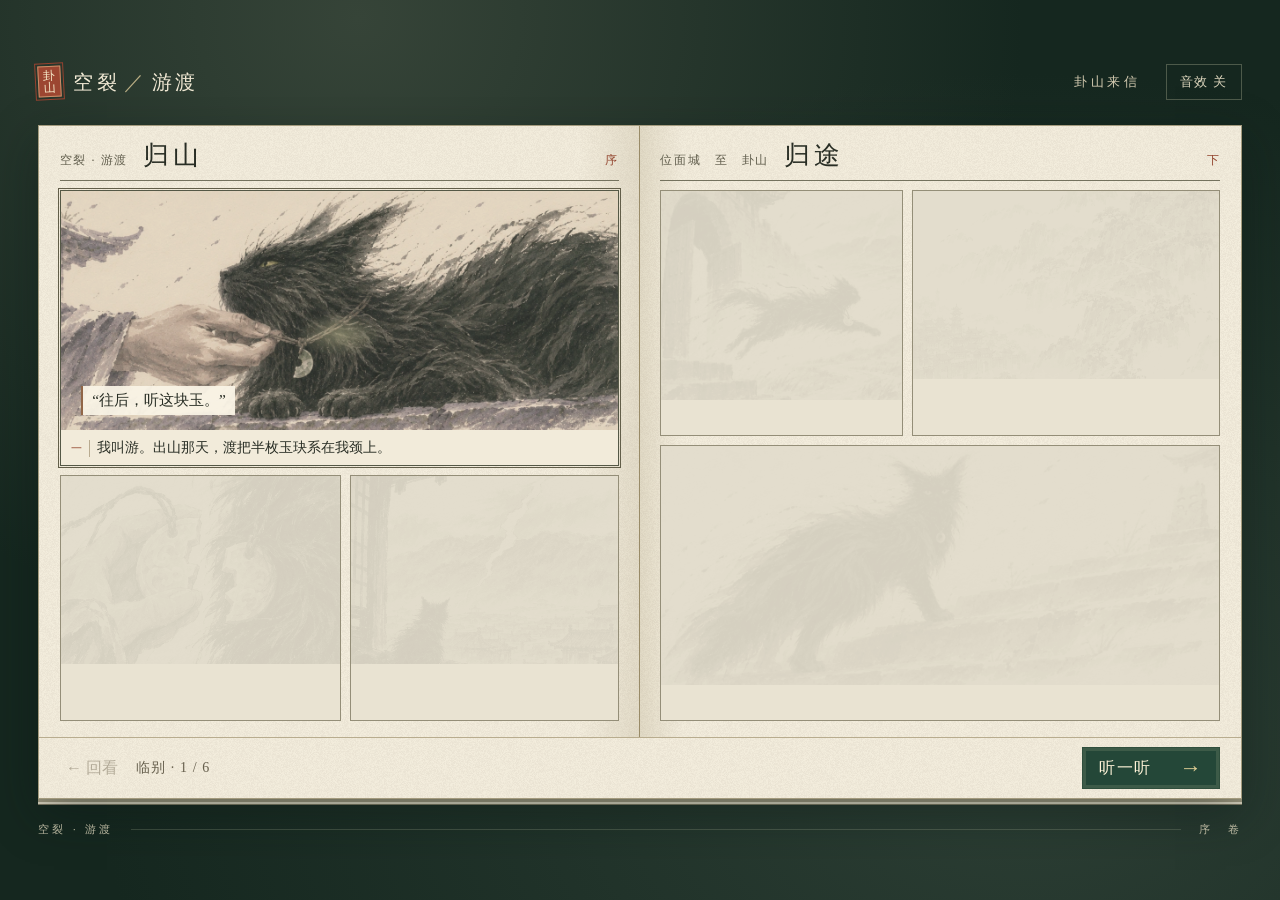
==== index.html @ c04277cc "Publish the illustrated prologue and playable mountain temple chapter" ====
<!doctype html>
<html lang="zh-CN">
<head>
  <meta charset="UTF-8" />
  <meta name="viewport" content="width=device-width, initial-scale=1, viewport-fit=cover" />
  <meta name="theme-color" content="#192b25" />
  <link rel="icon" href="data:image/svg+xml,%3Csvg xmlns='http://www.w3.org/2000/svg' viewBox='0 0 40 40'%3E%3Crect width='40' height='40' rx='3' fill='%232f4539'/%3E%3Cpath d='M29 10a14 14 0 1 0 3 17l-6-3a7 7 0 1 1-2-9z' fill='%23dac795'/%3E%3C/svg%3E" />
  <title>空裂：游渡 · 卦山来信</title>
  <script type="module" crossorigin src="./assets/artReboot-BRj3wcyL.js"></script>
  <link rel="modulepreload" crossorigin href="./assets/modulepreload-polyfill-B5Qt9EMX.js">
  <link rel="stylesheet" crossorigin href="./assets/artReboot-C6Vm8jkW.css">
</head>
<body><main id="game"></main></body>
</html>
---- assets/artReboot-C6Vm8jkW.css ----
:root{font-family:Songti SC,STSong,"Noto Serif CJK SC",serif;color:#242b22;background:#162720;--ivory: #f1e9d4;--gold: #c6ac71;--ink: #18372e;--rust: #99472e;font-synthesis:none}*{box-sizing:border-box}body{margin:0;min-height:100svh;background:radial-gradient(ellipse at 28% 2%,#364438 0,transparent 51%),radial-gradient(ellipse at 80% 84%,#2c3e34,transparent 64%),#15271f}button{font:inherit;cursor:pointer}button:focus-visible{outline:3px solid #efaa48;outline-offset:4px}button{touch-action:manipulation}.shell{max-width:1600px;width:94%;margin:auto;min-height:100svh;display:flex;flex-direction:column;justify-content:center;padding:0 0 2px}header,footer{color:var(--ivory);display:flex;align-items:center;justify-content:space-between}header{height:clamp(62px,9.6svh,90px);flex:none}.brand,.tools{display:flex;align-items:center}.brand{gap:12px}.brand strong{font-size:clamp(18px,1.6vw,25px);font-weight:600;letter-spacing:.17em}.brand strong span{font-weight:400;color:#bbaf85;margin:0 4px}.seal{display:inline-flex;align-items:center;justify-content:center;width:23px;height:31px;text-align:center;background:#9c4631;border:1px solid #c88f6a;outline:1px solid #95422f;outline-offset:2px;color:#f6e9c9;line-height:1;font-size:12px;transform:rotate(-3deg)}.tools{gap:25px}.edition{letter-spacing:.28em;font-size:13px;color:#d2c9af}.tools button,.hint{border:1px solid #8d957a77;background:transparent;color:#ddd6bd;min-height:36px;padding:5px 13px;font-size:13px;letter-spacing:.1em}.tools button:hover,.hint:hover{background:#a6a98d22}footer{height:clamp(36px,7svh,60px);color:#b9b69f;font-size:11px;letter-spacing:.28em}footer:before{content:"";order:1;height:1px;flex:1;background:#adb59a38;margin:0 18px}footer span:last-child{order:2}.book,.vista,.play-layout{position:relative;border:1px solid #a6a38488;box-shadow:0 18px 55px #09140f66}.book{display:grid;grid-template-columns:1.83fr 1fr;min-height:460px;height:min(78svh,760px);background:#d6caae}.image-box,.vista,.scene,.inset{position:relative;overflow:hidden;isolation:isolate}.plate{position:absolute;inset:0;width:100%;height:100%;-o-object-fit:cover;object-fit:cover;-webkit-user-select:none;-moz-user-select:none;user-select:none;pointer-events:none}.art-rub,.shade{position:absolute;inset:0;pointer-events:none}.art-rub{background:linear-gradient(0deg,#071a1666,transparent 27%),linear-gradient(90deg,#12241a11,transparent 70%,#281f171f)}.scene-label{position:absolute;left:24px;top:24px;color:#fff3ce;background:#1a2c25e6;padding:9px 14px;letter-spacing:.16em;font-size:13px;border-left:2px solid #d5b77a;z-index:4;pointer-events:none}.spoken{position:absolute;bottom:9%;left:7%;padding:10px 17px;background:#f2ead9ef;border-left:3px solid var(--rust);color:#252f24;font-size:clamp(17px,2vw,29px);letter-spacing:.08em;box-shadow:3px 3px #26372c66;animation:ink-in .7s ease-out}.paper,.guidance{background-color:var(--ivory);background-image:url(./grain-DhGiIOs_.png),linear-gradient(97deg,#b7a7824d,transparent 6%,#fff6e080 60%,#d5c6a642)}.paper{position:relative;display:flex;align-items:flex-start;flex-direction:column;justify-content:center;padding:clamp(28px,4.1vw,70px);border-left:4px double #897f63}.eyebrow,.folio,.pagination,footer,.scene-label,.end-mark,.speaker,.progress,.edition,.tools button,.hint{font-family:PingFang SC,Heiti SC,sans-serif}.eyebrow{display:flex;align-items:center;gap:9px;font-size:12px;letter-spacing:.21em;color:var(--rust);font-weight:600}.eyebrow i{background:currentColor;width:20px;height:1px}.folio{font-size:12px;letter-spacing:.26em;color:#69694f;margin:clamp(25px,5svh,57px) 0 10px}.paper h1,.vista h1{font-size:clamp(38px,4.6vw,84px);font-weight:700;line-height:1.17;letter-spacing:.025em;margin:0}.red-rule{width:37px;height:3px;background:#a45237;margin-top:22px}.paper p,.vista p{font-size:clamp(17px,1.45vw,23px);line-height:1.95;letter-spacing:.04em;max-width:21em;margin:23px 0 30px;text-wrap:pretty}.primary{border:1px solid #304f3d;color:#fff4d9;background:#244738;min-height:47px;padding:11px 20px;display:inline-flex;align-items:center;justify-content:space-between;gap:28px;font-size:16px;letter-spacing:.09em;box-shadow:inset 0 0 0 3px #c3c2a028;transition:background .2s,transform .2s}.primary:hover{background:#355a45;transform:translateY(-1px)}.primary span{font:22px Georgia,serif;color:#dfce95}.pagination{display:flex;gap:5px;align-items:center;position:absolute;left:clamp(28px,4.1vw,70px);bottom:23px}.pagination b{width:17px;height:2px;background:#a89e83}.pagination b.read{background:#8c452f}.pagination small{font:11px Georgia,serif;letter-spacing:.1em;margin-left:7px;color:#71684f}.insets{display:flex;position:absolute;right:3%;bottom:4%;gap:7px;pointer-events:none}.inset{margin:0;width:clamp(65px,8vw,120px);aspect-ratio:1.5;box-shadow:0 2px 7px #14251b77;border:3px solid #dcd1b5;transform:rotate(-3deg)}.inset+.inset{transform:rotate(2deg)}.inset figcaption{position:absolute;bottom:0;left:0;background:#e6dcc3;font-size:11px;padding:1px 4px}.reveal{animation:ink-in .55s ease-out,breathe 18s ease-in-out infinite alternate}@keyframes ink-in{0%{opacity:.15}to{opacity:1}}@keyframes breathe{0%{transform:scale(1)}to{transform:scale(1.045) translate(-.6%)}}.vista{height:min(78svh,760px);min-height:445px;display:flex;align-items:flex-end;color:#fff4d4}.vista .plate{-o-object-position:60% 55%;object-position:60% 55%;animation:breathe 22s ease-in-out infinite alternate}.shade{background:linear-gradient(90deg,#101f1bf5,#11241bc7 24%,#13241c22 65%),linear-gradient(0deg,#11251ba8,transparent 45%)}.vista-copy{position:relative;padding:clamp(26px,5.7vw,90px);max-width:70%}.vista .eyebrow{color:#dac288;margin-bottom:25px}.vista .primary{background:#e3d5ac;border-color:#bcaa77;color:#253b2c}.vista .primary span{color:#4a5c3f}.vista h1{font-size:clamp(47px,6.5vw,110px)}.end-scene h1{font-size:clamp(35px,4.6vw,76px)}.end-mark{font-size:13px;letter-spacing:.17em;color:#ddc794;margin-bottom:18px}.play-layout{overflow:hidden}.scene{height:clamp(330px,61svh,650px);background:#45554b}.outer>.plate{filter:saturate(.23);-o-object-position:center 54%;object-position:center 54%}.altar{position:absolute;left:65%;top:52%;transform:translate(-50%,-50%);background:#14291fea;border:1px solid #dbc68a;color:#fff0c7;display:flex;align-items:center;gap:8px;padding:8px 12px;min-height:46px;white-space:nowrap;font-size:17px}.halo{font-size:24px;color:#edd890;animation:glow 2s ease-in-out infinite alternate}@keyframes glow{to{text-shadow:0 0 12px #f4dc85}}.guidance{display:flex;gap:20px;align-items:center;padding:clamp(15px,2vw,30px) clamp(18px,3.6vw,60px);min-height:114px;border-top:4px double #8c8368}.speaker{color:#863f2a;font-size:17px;border:1px solid #a8825d;padding:8px;flex:none}.guidance h2{margin:0 0 5px;font-size:clamp(19px,1.85vw,27px)}.guidance p{margin:0;font-size:clamp(15px,1.15vw,19px);line-height:1.75;max-width:60em}.guide-text{flex:1}.hint{color:#344a35;border-color:#a09c80;white-space:nowrap;min-height:43px}.inner{--fx: 22%;--fy: 44%;--radius: 90px;--recovery: 0;touch-action:none;-moz-user-select:none;user-select:none;-webkit-user-select:none;cursor:crosshair}.inner>.plate{filter:saturate(calc(.7 + var(--recovery)*.4)) brightness(.79)}.inner .scene-label,.progress{z-index:5}.progress{position:absolute;right:20px;top:24px;background:#162b23ee;border:1px solid #ad9a68;color:#ecdbad;padding:7px 12px;letter-spacing:.1em;font-size:14px;pointer-events:none}.progress strong{padding-left:5px}.glyphs,.fog,.lens,.wisp{position:absolute;inset:0}.glyph{position:absolute;transform:translate(-50%,-50%) rotate(-6deg);width:clamp(43px,5.2vw,72px);height:clamp(43px,5.2vw,72px);padding:0;border:0;background:radial-gradient(ellipse,#e1d3aab8,transparent 72%);border-radius:50%;color:#282e23;text-shadow:0 0 4px #ece0bc;font-size:clamp(29px,3.3vw,54px);font-weight:700;line-height:1;cursor:inherit}.glyph:nth-child(3n){transform:translate(-50%,-50%) rotate(8deg)}.glyph.lit{color:#20271a;text-shadow:0 0 3px #ffefbe,0 0 12px #ffefbe;background:radial-gradient(ellipse,#ecdeb9de 26%,transparent 74%)}.glyph.taken{opacity:0;transition:opacity .55s;pointer-events:none}.fog{pointer-events:none;background:radial-gradient(circle at var(--fx) var(--fy),transparent 0 calc(var(--radius)*.67),#273d3b18 var(--radius),#1d393c95 calc(var(--radius)*1.4),#1b3438aa);-webkit-backdrop-filter:blur(2.5px);backdrop-filter:blur(2.5px);-webkit-mask-image:radial-gradient(circle at var(--fx) var(--fy),transparent 0 calc(var(--radius)*.74),black calc(var(--radius)*1.35));mask-image:radial-gradient(circle at var(--fx) var(--fy),transparent 0 calc(var(--radius)*.74),black calc(var(--radius)*1.35))}.lens{pointer-events:none;background:radial-gradient(circle at var(--fx) var(--fy),#f9d99419 0 calc(var(--radius)*.75),#ffdf882b calc(var(--radius)*.96),transparent calc(var(--radius)*1.08))}.wisp{pointer-events:none;opacity:0;background:repeating-radial-gradient(ellipse at 87% 65%,transparent 0 25px,#a4c4b31f 27px,transparent 31px);transition:opacity .7s}.fen .wisp{opacity:1;animation:mirage 2s ease-in-out infinite alternate}@keyframes mirage{to{transform:scale(1.12) skew(-3deg)}}#echo{position:absolute;left:50%;bottom:4%;transform:translate(-50%);pointer-events:none;color:#fef2c8;background:#192d24d9;padding:6px 12px;white-space:nowrap;font-size:19px;letter-spacing:.12em}#echo:empty{display:none}.complete .fog,.complete .lens{opacity:.15;transition:.7s}@media(min-width:1600px){.shell{width:89%}}@media(max-width:780px){.shell{width:94%}.book{grid-template-columns:1.18fr 1fr}.paper{padding:26px}.paper h1{font-size:42px}.paper p{line-height:1.8}.edition{display:none}.tools{gap:10px}.pagination{left:26px}.guidance{gap:12px}.scene-label{top:15px;left:14px}.progress{right:14px;top:15px}.insets{bottom:2%}.spoken{bottom:18%}}@media(max-width:600px){.shell{width:100%;justify-content:flex-start;padding:0 12px}header{height:58px;padding:0 4px}.brand strong{font-size:18px}.seal{width:18px;height:24px;font-size:10px}.book{display:flex;flex-direction:column;height:auto;min-height:0}.comic-art{height:clamp(190px,40svh,365px);flex:none}.paper{padding:20px 23px 18px;border-left:0;border-top:3px double #8c836e;min-height:0}.eyebrow{font-size:11px}.folio{position:absolute;top:21px;right:22px;margin:0;font-size:10px}.paper h1{font-size:35px;margin-top:11px}.red-rule{display:none}.paper p{font-size:16px;line-height:1.72;margin:12px 0 16px;max-width:100%}.primary{font-size:15px;min-height:43px;padding:8px 16px;gap:19px}.pagination{left:auto;right:17px;bottom:32px}.pagination b{width:10px}.pagination small{display:none}.scene-label{font-size:10px;left:12px;top:12px;padding:7px 9px}.spoken{font-size:17px;left:5%;bottom:7%;padding:6px 9px}.inset{width:49px;border-width:2px}.insets{bottom:5%;right:4%}footer{height:34px;font-size:9px}.vista{height:calc(100svh - 98px);min-height:480px}.vista .plate{-o-object-position:60% center;object-position:60% center}.shade{background:linear-gradient(0deg,#13261bf5 5%,#152b20ce 28%,#16302733 70%)}.vista-copy{padding:24px;max-width:100%;width:100%}.vista h1{font-size:51px}.vista .eyebrow{margin-bottom:16px}.vista p{font-size:17px;margin:14px 0 20px}.end-scene h1{font-size:34px}.scene{height:clamp(300px,53svh,530px)}.guidance{display:grid;grid-template-columns:30px 1fr;gap:6px 11px;align-items:start;padding:15px 15px 17px}.guidance h2{font-size:20px;line-height:1.4}.guidance p{font-size:15px;line-height:1.62}.speaker{font-size:14px;padding:6px 3px;text-align:center;margin-top:2px}.guidance>.hint,.guidance>.primary{grid-column:2;justify-self:start;margin-top:3px}.hint{min-height:38px}.progress{font-size:11px;top:12px;right:12px;padding:6px 9px}.glyph{width:45px;height:45px;font-size:32px}.altar{font-size:15px}#echo{font-size:16px}}@media(prefers-reduced-motion:reduce){*,*:before,*:after{animation-duration:.01ms!important;animation-iteration-count:1!important;transition-duration:.01ms!important}}.weather{position:absolute;pointer-events:none;inset:0;mix-blend-mode:screen}.weather-0{opacity:.5;background:repeating-linear-gradient(109deg,transparent 0 62px,#c9d9bb26 63px,transparent 64px 107px);-webkit-mask-image:linear-gradient(90deg,#000,transparent 50%);mask-image:linear-gradient(90deg,#000,transparent 50%);animation:rain 2s linear infinite}@keyframes rain{to{background-position:-72px 215px}}.weather-1{background:radial-gradient(ellipse at 35% 60%,#e0dfc559,transparent 45%);animation:fog-drift 8s ease-in-out infinite alternate}@keyframes fog-drift{to{transform:translate(9%);opacity:.35}}.weather-2{background:radial-gradient(ellipse at 62% 68%,#fee89840 1%,transparent 17%);animation:lamp-flare 1.2s steps(5) infinite alternate}@keyframes lamp-flare{to{opacity:.18}}.wisp i{position:absolute;width:13px;height:26px;background:radial-gradient(ellipse at 50% 70%,#fff7ae 12%,#cfac4d 32%,transparent 70%);border-radius:80% 10% 55% 50%;filter:drop-shadow(0 0 8px #e3c67a);transform:rotate(12deg)}.wisp i:nth-child(1){top:20%;left:26%}.wisp i:nth-child(2){top:58%;left:65%}.wisp i:nth-child(3){top:68%;left:43%}.wisp i:nth-child(4){top:46%;left:12%}.wisp i:nth-child(5){top:75%;left:82%}.idol-speaker{align-self:stretch;min-width:68px;display:grid;place-items:center;position:relative}.idol-print{width:66px;height:52px;background-image:url(../assets/art-reboot/idol.webp);background-size:cover;mix-blend-mode:multiply;filter:grayscale(1) contrast(1.3);-webkit-mask-image:radial-gradient(ellipse,#000 40%,transparent 76%);mask-image:radial-gradient(ellipse,#000 40%,transparent 76%)}.idol-speaker .speaker{border:0;padding:0;font-size:13px}.guidance .primary{flex-shrink:0}.play-layout:has(.inner.complete) .guidance{background-color:#eae7ca}.outer .plate{animation:altar-approach 12s ease-out both}@keyframes altar-approach{0%{transform:scale(1.035)}to{transform:scale(1)}}@media(max-width:600px){.idol-speaker{min-width:30px;align-self:start}.idol-print{width:38px;height:34px}.idol-speaker .speaker{font-size:12px}.end-mark{margin:10px 0 16px}}@media(min-width:900px){.play-layout{display:grid;grid-template-columns:minmax(0,1.83fr) minmax(0,1fr);min-height:460px;height:min(78svh,760px)}.play-layout>.scene{height:100%}.play-layout .guidance{flex-direction:column;align-items:flex-start;justify-content:center;padding:clamp(25px,3.8vw,62px);border-top:0;border-left:4px double #897f63}.guidance h2{font-size:clamp(24px,2.45vw,40px);line-height:1.4}.guidance p{font-size:clamp(16px,1.3vw,22px);line-height:1.85;margin-top:13px}.guide-text{flex:0}.idol-speaker{align-self:flex-start;display:flex;gap:7px;align-items:center}.idol-print{width:57px;height:57px}.altar{left:71%;top:47%}}.shot-1 .paint,.title-scene .plate{filter:saturate(.16)}.end-scene .plate{animation:restore-color 2.8s ease-out both}@keyframes restore-color{0%{filter:grayscale(1) brightness(.78)}to{filter:saturate(1.06) brightness(1.04)}}@media(prefers-reduced-motion:reduce){.end-scene .plate{animation:none}}.story-touch{position:absolute;z-index:3;width:46px;height:46px;transform:translate(-50%,-50%);border:0;background:none;border-radius:50%;cursor:pointer}.story-touch:before,.story-touch:after{content:"";position:absolute;inset:5px;border:1px solid #f6d89fb0;border-radius:50%;animation:signal 3s ease-out infinite}.story-touch:after{animation-delay:.9s}@keyframes signal{0%{opacity:0;transform:scale(.4)}25%{opacity:.9}90%,to{opacity:0;transform:scale(1.5)}}.flying-ink{position:fixed;z-index:9;pointer-events:none;color:#fbdfa2;font-size:36px;text-shadow:0 0 6px #654825}.shot-0 .weather,.shot-2 .weather{display:none}.art-rub{background:linear-gradient(0deg,#4a473718,transparent 24%)}.comic-art,.outer,.guide-plate{background:#eee9db}.outer>.plate,.guide-plate>.plate{-o-object-position:center;object-position:center;animation:ink-in .65s ease-out}.art-point{position:absolute;width:52px;height:52px;transform:translate(-50%,-50%);border:0;background:transparent;border-radius:50%}.art-point i,.art-point:after{content:"";position:absolute;inset:8px;border:2px solid #927238;border-radius:50%;box-shadow:0 0 0 2px #fff7ce9c;animation:signal 2.6s ease-out infinite}.art-point:after{animation-delay:1.25s}.inner>.fen-plate{opacity:0;transition:opacity .55s steps(5,end)}.inner.fen>.fen-plate{opacity:1}.inner>.plate{filter:saturate(calc(.85 + var(--recovery)*.2)) brightness(.97)}.inner .fog{background:radial-gradient(circle at var(--fx) var(--fy),transparent var(--radius),#38545b35 calc(var(--radius)*1.4),#3c545a59)}.inner.fen .fog{-webkit-backdrop-filter:blur(1.4px);backdrop-filter:blur(1.4px)}.idol-print{background-image:url(../assets/art-reboot/voice-detail.webp);filter:none}.shot-1 .paint,.title-scene .plate{filter:grayscale(.96)}@media(min-width:601px){.vista .plate{-o-object-fit:contain;object-fit:contain;-o-object-position:right center;object-position:right center;background:#f4f0e8}.vista .shade{background:linear-gradient(90deg,#192e25 0%,#1b3028f7 22%,#1c3129c7 37%,transparent 68%)}}@media(prefers-reduced-motion:reduce){.art-point i,.art-point:after{animation:none}}.comic-folio{--paper: #f3eddd;--rubric: #93462f;--lead: #373a2d;background:var(--paper) url(./grain-DhGiIOs_.png);border:1px solid #a39a7d;box-shadow:0 16px 45px #0a171366,0 3px #a39c83,0 5px #e3dcc7,0 6px #827d68;color:#282d24}.folio-pages{position:relative;display:grid;grid-template-columns:repeat(2,minmax(0,1fr))}.folio-leaf{min-width:0;padding:12px clamp(12px,1.6vw,30px) 16px}.leaf-0{background:linear-gradient(90deg,transparent 90%,#8b7e5b27 100%);border-right:1px solid #998b68}.leaf-3{background:linear-gradient(90deg,#81734727 0%,transparent 7%)}.folio-head{display:flex;align-items:baseline;gap:15px;padding-bottom:7px;border-bottom:1px solid #74725e;margin:0 0 9px}.folio-head b{font-size:clamp(20px,2vw,30px);letter-spacing:.16em}.folio-head span{font-size:12px;letter-spacing:.13em;color:#615e4d}.folio-head span:last-child{margin-left:auto;color:var(--rubric)}.folio-cells{height:clamp(400px,59svh,660px);display:grid;grid-template-columns:1.05fr 1fr;gap:9px;grid-template-rows:1.12fr 1fr}.ink-panel{position:relative;padding:0;margin:0;min-height:0;min-width:0;overflow:hidden;display:grid;grid-template-rows:minmax(0,1fr) auto;border:1px solid #948e78;background:#e9e3d2}.ink-panel figcaption{padding:7px 10px;display:flex;align-items:baseline;gap:7px;background:#f7f0dfa6;font-size:clamp(14px,1.12vw,19px);line-height:1.48;opacity:0}.panel-number{flex:none;font-size:.8em;color:var(--rubric);border-right:1px solid #b9ab90;padding-right:7px}.cut-0,.cut-5{grid-column:1 / -1}.leaf-3 .folio-cells{grid-template-columns:.88fr 1.12fr;grid-template-rows:1fr 1.12fr}.panel-window{position:relative;min-height:0;overflow:hidden}.panel-window img{width:100%;height:100%;-o-object-fit:cover;object-fit:cover;display:block;opacity:.13;filter:grayscale(1) contrast(.66);mix-blend-mode:multiply}.cut-0 img{-o-object-position:50% 43%;object-position:50% 43%}.cut-1 img{-o-object-position:48% 54%;object-position:48% 54%}.cut-2 img{-o-object-position:47% 52%;object-position:47% 52%}.cut-5 img{-o-object-position:50% 42%;object-position:50% 42%}.ink-panel.opened{border-color:#555846}.ink-panel.opened figcaption,.ink-panel.opened img{opacity:1}.ink-panel.opened img{filter:none;animation:print-ink .52s ease-out}.ink-panel.opened.cut-2 img{filter:saturate(.22)}.ink-panel.reading{outline:1px solid #625e49;outline-offset:1px}@keyframes print-ink{0%{opacity:.15;clip-path:polygon(0 0,8% 0,0 100%,0 100%)}to{opacity:1;clip-path:polygon(0 0,128% 0,100% 100%,0 100%)}}.voice-slip{position:absolute;bottom:6%;left:4%;font-size:clamp(13px,1.2vw,20px);padding:4px 9px;background:#faf5e7ed;box-shadow:-2px 0 #916647;opacity:0}.opened .voice-slip{opacity:1}.ink-fx{position:absolute;inset:0;pointer-events:none}.cut-0.reading .ink-fx,.cut-1.reading .ink-fx{background:radial-gradient(ellipse at 50% 60%,#fff6bd5c,transparent 11%);animation:jade-gleam 2.2s steps(6) infinite alternate}@keyframes jade-gleam{0%{opacity:0}to{opacity:1}}.cut-2.reading .ink-fx,.cut-4.reading .ink-fx{background:linear-gradient(101deg,transparent 25%,#f4f2e48a 52%,transparent 74%);animation:lost-color 6s ease-in-out infinite alternate}@keyframes lost-color{0%{transform:translate(-45%)}to{transform:translate(42%)}}.cut-3.reading img{animation:leap-settle .65s steps(5) both}@keyframes leap-settle{0%{transform:translate(-4%) scale(1.1)}to{transform:translate(0) scale(1)}}.folio-nav{border-top:1px solid #b8ac8e;padding:9px clamp(12px,1.6vw,30px);display:flex;align-items:center;gap:12px}.folio-nav [data-do=previous]{border:0;min-height:40px;background:transparent;color:#564c36}.folio-nav [data-do=previous]:disabled{opacity:.38;cursor:default}.folio-progress{font-size:14px;color:#665f4d;letter-spacing:.08em}.folio-nav .primary{margin-left:auto;min-height:42px;padding:7px 16px}.folio-nav .next-label{color:inherit;font:inherit}@media(max-width:740px){.folio-pages{display:flex;overflow-x:auto;scroll-snap-type:x mandatory;scrollbar-width:none}.folio-pages::-webkit-scrollbar{display:none}.folio-leaf{flex:0 0 100%;padding:10px;scroll-snap-align:start}.folio-cells{height:clamp(355px,63svh,600px);gap:6px}.folio-head{gap:11px;margin-bottom:7px}.ink-panel figcaption{font-size:14px;line-height:1.48;padding:5px 6px;gap:4px}.folio-nav{gap:4px;padding:7px}.folio-progress{font-size:12px}.voice-slip{font-size:12px;max-width:92%;padding:3px 5px}.folio-nav .primary{gap:8px;font-size:14px}}@media(prefers-reduced-motion:reduce){.comic-folio *,.comic-folio *:before,.comic-folio *:after{animation:none!important;scroll-behavior:auto!important}}
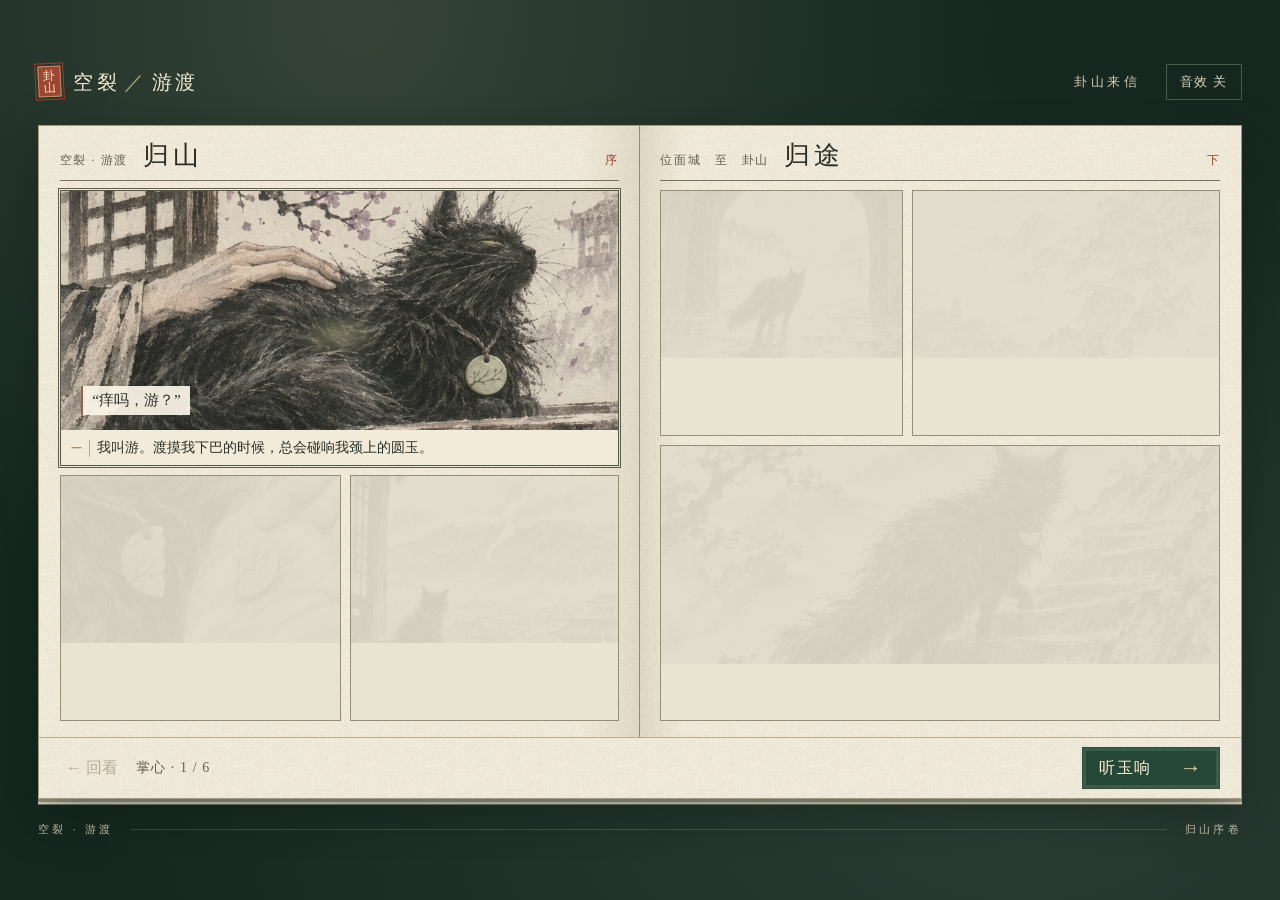
==== commit 3ab1ce22: "Open the branching mountain trail, bridge, market and reunion" ====
--- a/index.html
+++ b/index.html
@@ -6,9 +6,9 @@
   <meta name="theme-color" content="#192b25" />
   <link rel="icon" href="data:image/svg+xml,%3Csvg xmlns='http://www.w3.org/2000/svg' viewBox='0 0 40 40'%3E%3Crect width='40' height='40' rx='3' fill='%232f4539'/%3E%3Cpath d='M29 10a14 14 0 1 0 3 17l-6-3a7 7 0 1 1-2-9z' fill='%23dac795'/%3E%3C/svg%3E" />
   <title>空裂：游渡 · 卦山来信</title>
-  <script type="module" crossorigin src="./assets/artReboot-BRj3wcyL.js"></script>
+  <script type="module" crossorigin src="./assets/artReboot-LQIRg2mH.js"></script>
   <link rel="modulepreload" crossorigin href="./assets/modulepreload-polyfill-B5Qt9EMX.js">
-  <link rel="stylesheet" crossorigin href="./assets/artReboot-C6Vm8jkW.css">
+  <link rel="stylesheet" crossorigin href="./assets/artReboot-CKsgXh84.css">
 </head>
 <body><main id="game"></main></body>
 </html>
--- a/assets/artReboot-CKsgXh84.css
+++ b/assets/artReboot-CKsgXh84.css
@@ -0,0 +1 @@
+:root{font-family:Songti SC,STSong,"Noto Serif CJK SC",serif;color:#242b22;background:#162720;--ivory: #f1e9d4;--gold: #c6ac71;--ink: #18372e;--rust: #99472e;font-synthesis:none}*{box-sizing:border-box}body{margin:0;min-height:100svh;background:radial-gradient(ellipse at 28% 2%,#364438 0,transparent 51%),radial-gradient(ellipse at 80% 84%,#2c3e34,transparent 64%),#15271f}button{font:inherit;cursor:pointer}button:focus-visible{outline:3px solid #efaa48;outline-offset:4px}button{touch-action:manipulation}.shell{max-width:1600px;width:94%;margin:auto;min-height:100svh;display:flex;flex-direction:column;justify-content:center;padding:0 0 2px}header,footer{color:var(--ivory);display:flex;align-items:center;justify-content:space-between}header{height:clamp(62px,9.6svh,90px);flex:none}.brand,.tools{display:flex;align-items:center}.brand{gap:12px}.brand strong{font-size:clamp(18px,1.6vw,25px);font-weight:600;letter-spacing:.17em}.brand strong span{font-weight:400;color:#bbaf85;margin:0 4px}.seal{display:inline-flex;align-items:center;justify-content:center;width:23px;height:31px;text-align:center;background:#9c4631;border:1px solid #c88f6a;outline:1px solid #95422f;outline-offset:2px;color:#f6e9c9;line-height:1;font-size:12px;transform:rotate(-3deg)}.tools{gap:25px}.edition{letter-spacing:.28em;font-size:13px;color:#d2c9af}.tools button,.hint{border:1px solid #8d957a77;background:transparent;color:#ddd6bd;min-height:36px;padding:5px 13px;font-size:13px;letter-spacing:.1em}.tools button:hover,.hint:hover{background:#a6a98d22}footer{height:clamp(36px,7svh,60px);color:#b9b69f;font-size:11px;letter-spacing:.28em}footer:before{content:"";order:1;height:1px;flex:1;background:#adb59a38;margin:0 18px}footer span:last-child{order:2}.book,.vista,.play-layout{position:relative;border:1px solid #a6a38488;box-shadow:0 18px 55px #09140f66}.book{display:grid;grid-template-columns:1.83fr 1fr;min-height:460px;height:min(78svh,760px);background:#d6caae}.image-box,.vista,.scene,.inset{position:relative;overflow:hidden;isolation:isolate}.plate{position:absolute;inset:0;width:100%;height:100%;-o-object-fit:cover;object-fit:cover;-webkit-user-select:none;-moz-user-select:none;user-select:none;pointer-events:none}.art-rub,.shade{position:absolute;inset:0;pointer-events:none}.art-rub{background:linear-gradient(0deg,#071a1666,transparent 27%),linear-gradient(90deg,#12241a11,transparent 70%,#281f171f)}.scene-label{position:absolute;left:24px;top:24px;color:#fff3ce;background:#1a2c25e6;padding:9px 14px;letter-spacing:.16em;font-size:13px;border-left:2px solid #d5b77a;z-index:4;pointer-events:none}.spoken{position:absolute;bottom:9%;left:7%;padding:10px 17px;background:#f2ead9ef;border-left:3px solid var(--rust);color:#252f24;font-size:clamp(17px,2vw,29px);letter-spacing:.08em;box-shadow:3px 3px #26372c66;animation:ink-in .7s ease-out}.paper,.guidance{background-color:var(--ivory);background-image:url(./grain-DhGiIOs_.png),linear-gradient(97deg,#b7a7824d,transparent 6%,#fff6e080 60%,#d5c6a642)}.paper{position:relative;display:flex;align-items:flex-start;flex-direction:column;justify-content:center;padding:clamp(28px,4.1vw,70px);border-left:4px double #897f63}.eyebrow,.folio,.pagination,footer,.scene-label,.end-mark,.speaker,.progress,.edition,.tools button,.hint{font-family:PingFang SC,Heiti SC,sans-serif}.eyebrow{display:flex;align-items:center;gap:9px;font-size:12px;letter-spacing:.21em;color:var(--rust);font-weight:600}.eyebrow i{background:currentColor;width:20px;height:1px}.folio{font-size:12px;letter-spacing:.26em;color:#69694f;margin:clamp(25px,5svh,57px) 0 10px}.paper h1,.vista h1{font-size:clamp(38px,4.6vw,84px);font-weight:700;line-height:1.17;letter-spacing:.025em;margin:0}.red-rule{width:37px;height:3px;background:#a45237;margin-top:22px}.paper p,.vista p{font-size:clamp(17px,1.45vw,23px);line-height:1.95;letter-spacing:.04em;max-width:21em;margin:23px 0 30px;text-wrap:pretty}.primary{border:1px solid #304f3d;color:#fff4d9;background:#244738;min-height:47px;padding:11px 20px;display:inline-flex;align-items:center;justify-content:space-between;gap:28px;font-size:16px;letter-spacing:.09em;box-shadow:inset 0 0 0 3px #c3c2a028;transition:background .2s,transform .2s}.primary:hover{background:#355a45;transform:translateY(-1px)}.primary span{font:22px Georgia,serif;color:#dfce95}.pagination{display:flex;gap:5px;align-items:center;position:absolute;left:clamp(28px,4.1vw,70px);bottom:23px}.pagination b{width:17px;height:2px;background:#a89e83}.pagination b.read{background:#8c452f}.pagination small{font:11px Georgia,serif;letter-spacing:.1em;margin-left:7px;color:#71684f}.insets{display:flex;position:absolute;right:3%;bottom:4%;gap:7px;pointer-events:none}.inset{margin:0;width:clamp(65px,8vw,120px);aspect-ratio:1.5;box-shadow:0 2px 7px #14251b77;border:3px solid #dcd1b5;transform:rotate(-3deg)}.inset+.inset{transform:rotate(2deg)}.inset figcaption{position:absolute;bottom:0;left:0;background:#e6dcc3;font-size:11px;padding:1px 4px}.reveal{animation:ink-in .55s ease-out,breathe 18s ease-in-out infinite alternate}@keyframes ink-in{0%{opacity:.15}to{opacity:1}}@keyframes breathe{0%{transform:scale(1)}to{transform:scale(1.045) translate(-.6%)}}.vista{height:min(78svh,760px);min-height:445px;display:flex;align-items:flex-end;color:#fff4d4}.vista .plate{-o-object-position:60% 55%;object-position:60% 55%;animation:breathe 22s ease-in-out infinite alternate}.shade{background:linear-gradient(90deg,#101f1bf5,#11241bc7 24%,#13241c22 65%),linear-gradient(0deg,#11251ba8,transparent 45%)}.vista-copy{position:relative;padding:clamp(26px,5.7vw,90px);max-width:70%}.vista .eyebrow{color:#dac288;margin-bottom:25px}.vista .primary{background:#e3d5ac;border-color:#bcaa77;color:#253b2c}.vista .primary span{color:#4a5c3f}.vista h1{font-size:clamp(47px,6.5vw,110px)}.end-scene h1{font-size:clamp(35px,4.6vw,76px)}.end-mark{font-size:13px;letter-spacing:.17em;color:#ddc794;margin-bottom:18px}.play-layout{overflow:hidden}.scene{height:clamp(330px,61svh,650px);background:#45554b}.outer>.plate{filter:saturate(.23);-o-object-position:center 54%;object-position:center 54%}.altar{position:absolute;left:65%;top:52%;transform:translate(-50%,-50%);background:#14291fea;border:1px solid #dbc68a;color:#fff0c7;display:flex;align-items:center;gap:8px;padding:8px 12px;min-height:46px;white-space:nowrap;font-size:17px}.halo{font-size:24px;color:#edd890;animation:glow 2s ease-in-out infinite alternate}@keyframes glow{to{text-shadow:0 0 12px #f4dc85}}.guidance{display:flex;gap:20px;align-items:center;padding:clamp(15px,2vw,30px) clamp(18px,3.6vw,60px);min-height:114px;border-top:4px double #8c8368}.speaker{color:#863f2a;font-size:17px;border:1px solid #a8825d;padding:8px;flex:none}.guidance h2{margin:0 0 5px;font-size:clamp(19px,1.85vw,27px)}.guidance p{margin:0;font-size:clamp(15px,1.15vw,19px);line-height:1.75;max-width:60em}.guide-text{flex:1}.hint{color:#344a35;border-color:#a09c80;white-space:nowrap;min-height:43px}.inner{--fx: 22%;--fy: 44%;--radius: 90px;--recovery: 0;touch-action:none;-moz-user-select:none;user-select:none;-webkit-user-select:none;cursor:crosshair}.inner>.plate{filter:saturate(calc(.7 + var(--recovery)*.4)) brightness(.79)}.inner .scene-label,.progress{z-index:5}.progress{position:absolute;right:20px;top:24px;background:#162b23ee;border:1px solid #ad9a68;color:#ecdbad;padding:7px 12px;letter-spacing:.1em;font-size:14px;pointer-events:none}.progress strong{padding-left:5px}.glyphs,.fog,.lens,.wisp{position:absolute;inset:0}.glyph{position:absolute;transform:translate(-50%,-50%) rotate(-6deg);width:clamp(43px,5.2vw,72px);height:clamp(43px,5.2vw,72px);padding:0;border:0;background:radial-gradient(ellipse,#e1d3aab8,transparent 72%);border-radius:50%;color:#282e23;text-shadow:0 0 4px #ece0bc;font-size:clamp(29px,3.3vw,54px);font-weight:700;line-height:1;cursor:inherit}.glyph:nth-child(3n){transform:translate(-50%,-50%) rotate(8deg)}.glyph.lit{color:#20271a;text-shadow:0 0 3px #ffefbe,0 0 12px #ffefbe;background:radial-gradient(ellipse,#ecdeb9de 26%,transparent 74%)}.glyph.taken{opacity:0;transition:opacity .55s;pointer-events:none}.fog{pointer-events:none;background:radial-gradient(circle at var(--fx) var(--fy),transparent 0 calc(var(--radius)*.67),#273d3b18 var(--radius),#1d393c95 calc(var(--radius)*1.4),#1b3438aa);-webkit-backdrop-filter:blur(2.5px);backdrop-filter:blur(2.5px);-webkit-mask-image:radial-gradient(circle at var(--fx) var(--fy),transparent 0 calc(var(--radius)*.74),black calc(var(--radius)*1.35));mask-image:radial-gradient(circle at var(--fx) var(--fy),transparent 0 calc(var(--radius)*.74),black calc(var(--radius)*1.35))}.lens{pointer-events:none;background:radial-gradient(circle at var(--fx) var(--fy),#f9d99419 0 calc(var(--radius)*.75),#ffdf882b calc(var(--radius)*.96),transparent calc(var(--radius)*1.08))}.wisp{pointer-events:none;opacity:0;background:repeating-radial-gradient(ellipse at 87% 65%,transparent 0 25px,#a4c4b31f 27px,transparent 31px);transition:opacity .7s}.fen .wisp{opacity:1;animation:mirage 2s ease-in-out infinite alternate}@keyframes mirage{to{transform:scale(1.12) skew(-3deg)}}#echo{position:absolute;left:50%;bottom:4%;transform:translate(-50%);pointer-events:none;color:#fef2c8;background:#192d24d9;padding:6px 12px;white-space:nowrap;font-size:19px;letter-spacing:.12em}#echo:empty{display:none}.complete .fog,.complete .lens{opacity:.15;transition:.7s}@media(min-width:1600px){.shell{width:89%}}@media(max-width:780px){.shell{width:94%}.book{grid-template-columns:1.18fr 1fr}.paper{padding:26px}.paper h1{font-size:42px}.paper p{line-height:1.8}.edition{display:none}.tools{gap:10px}.pagination{left:26px}.guidance{gap:12px}.scene-label{top:15px;left:14px}.progress{right:14px;top:15px}.insets{bottom:2%}.spoken{bottom:18%}}@media(max-width:600px){.shell{width:100%;justify-content:flex-start;padding:0 12px}header{height:58px;padding:0 4px}.brand strong{font-size:18px}.seal{width:18px;height:24px;font-size:10px}.book{display:flex;flex-direction:column;height:auto;min-height:0}.comic-art{height:clamp(190px,40svh,365px);flex:none}.paper{padding:20px 23px 18px;border-left:0;border-top:3px double #8c836e;min-height:0}.eyebrow{font-size:11px}.folio{position:absolute;top:21px;right:22px;margin:0;font-size:10px}.paper h1{font-size:35px;margin-top:11px}.red-rule{display:none}.paper p{font-size:16px;line-height:1.72;margin:12px 0 16px;max-width:100%}.primary{font-size:15px;min-height:43px;padding:8px 16px;gap:19px}.pagination{left:auto;right:17px;bottom:32px}.pagination b{width:10px}.pagination small{display:none}.scene-label{font-size:10px;left:12px;top:12px;padding:7px 9px}.spoken{font-size:17px;left:5%;bottom:7%;padding:6px 9px}.inset{width:49px;border-width:2px}.insets{bottom:5%;right:4%}footer{height:34px;font-size:9px}.vista{height:calc(100svh - 98px);min-height:480px}.vista .plate{-o-object-position:60% center;object-position:60% center}.shade{background:linear-gradient(0deg,#13261bf5 5%,#152b20ce 28%,#16302733 70%)}.vista-copy{padding:24px;max-width:100%;width:100%}.vista h1{font-size:51px}.vista .eyebrow{margin-bottom:16px}.vista p{font-size:17px;margin:14px 0 20px}.end-scene h1{font-size:34px}.scene{height:clamp(300px,53svh,530px)}.guidance{display:grid;grid-template-columns:30px 1fr;gap:6px 11px;align-items:start;padding:15px 15px 17px}.guidance h2{font-size:20px;line-height:1.4}.guidance p{font-size:15px;line-height:1.62}.speaker{font-size:14px;padding:6px 3px;text-align:center;margin-top:2px}.guidance>.hint,.guidance>.primary{grid-column:2;justify-self:start;margin-top:3px}.hint{min-height:38px}.progress{font-size:11px;top:12px;right:12px;padding:6px 9px}.glyph{width:45px;height:45px;font-size:32px}.altar{font-size:15px}#echo{font-size:16px}}@media(prefers-reduced-motion:reduce){*,*:before,*:after{animation-duration:.01ms!important;animation-iteration-count:1!important;transition-duration:.01ms!important}}.weather{position:absolute;pointer-events:none;inset:0;mix-blend-mode:screen}.weather-0{opacity:.5;background:repeating-linear-gradient(109deg,transparent 0 62px,#c9d9bb26 63px,transparent 64px 107px);-webkit-mask-image:linear-gradient(90deg,#000,transparent 50%);mask-image:linear-gradient(90deg,#000,transparent 50%);animation:rain 2s linear infinite}@keyframes rain{to{background-position:-72px 215px}}.weather-1{background:radial-gradient(ellipse at 35% 60%,#e0dfc559,transparent 45%);animation:fog-drift 8s ease-in-out infinite alternate}@keyframes fog-drift{to{transform:translate(9%);opacity:.35}}.weather-2{background:radial-gradient(ellipse at 62% 68%,#fee89840 1%,transparent 17%);animation:lamp-flare 1.2s steps(5) infinite alternate}@keyframes lamp-flare{to{opacity:.18}}.wisp i{position:absolute;width:13px;height:26px;background:radial-gradient(ellipse at 50% 70%,#fff7ae 12%,#cfac4d 32%,transparent 70%);border-radius:80% 10% 55% 50%;filter:drop-shadow(0 0 8px #e3c67a);transform:rotate(12deg)}.wisp i:nth-child(1){top:20%;left:26%}.wisp i:nth-child(2){top:58%;left:65%}.wisp i:nth-child(3){top:68%;left:43%}.wisp i:nth-child(4){top:46%;left:12%}.wisp i:nth-child(5){top:75%;left:82%}.idol-speaker{align-self:stretch;min-width:68px;display:grid;place-items:center;position:relative}.idol-print{width:66px;height:52px;background-image:url(../assets/art-reboot/idol.webp);background-size:cover;mix-blend-mode:multiply;filter:grayscale(1) contrast(1.3);-webkit-mask-image:radial-gradient(ellipse,#000 40%,transparent 76%);mask-image:radial-gradient(ellipse,#000 40%,transparent 76%)}.idol-speaker .speaker{border:0;padding:0;font-size:13px}.guidance .primary{flex-shrink:0}.play-layout:has(.inner.complete) .guidance{background-color:#eae7ca}.outer .plate{animation:altar-approach 12s ease-out both}@keyframes altar-approach{0%{transform:scale(1.035)}to{transform:scale(1)}}@media(max-width:600px){.idol-speaker{min-width:30px;align-self:start}.idol-print{width:38px;height:34px}.idol-speaker .speaker{font-size:12px}.end-mark{margin:10px 0 16px}}@media(min-width:900px){.play-layout{display:grid;grid-template-columns:minmax(0,1.83fr) minmax(0,1fr);min-height:460px;height:min(78svh,760px)}.play-layout>.scene{height:100%}.play-layout .guidance{flex-direction:column;align-items:flex-start;justify-content:center;padding:clamp(25px,3.8vw,62px);border-top:0;border-left:4px double #897f63}.guidance h2{font-size:clamp(24px,2.45vw,40px);line-height:1.4}.guidance p{font-size:clamp(16px,1.3vw,22px);line-height:1.85;margin-top:13px}.guide-text{flex:0}.idol-speaker{align-self:flex-start;display:flex;gap:7px;align-items:center}.idol-print{width:57px;height:57px}.altar{left:71%;top:47%}}.shot-1 .paint,.title-scene .plate{filter:saturate(.16)}.end-scene .plate{animation:restore-color 2.8s ease-out both}@keyframes restore-color{0%{filter:grayscale(1) brightness(.78)}to{filter:saturate(1.06) brightness(1.04)}}@media(prefers-reduced-motion:reduce){.end-scene .plate{animation:none}}.story-touch{position:absolute;z-index:3;width:46px;height:46px;transform:translate(-50%,-50%);border:0;background:none;border-radius:50%;cursor:pointer}.story-touch:before,.story-touch:after{content:"";position:absolute;inset:5px;border:1px solid #f6d89fb0;border-radius:50%;animation:signal 3s ease-out infinite}.story-touch:after{animation-delay:.9s}@keyframes signal{0%{opacity:0;transform:scale(.4)}25%{opacity:.9}90%,to{opacity:0;transform:scale(1.5)}}.flying-ink{position:fixed;z-index:9;pointer-events:none;color:#fbdfa2;font-size:36px;text-shadow:0 0 6px #654825}.shot-0 .weather,.shot-2 .weather{display:none}.art-rub{background:linear-gradient(0deg,#4a473718,transparent 24%)}.comic-art,.outer,.guide-plate{background:#eee9db}.outer>.plate,.guide-plate>.plate{-o-object-position:center;object-position:center;animation:ink-in .65s ease-out}.art-point{position:absolute;width:52px;height:52px;transform:translate(-50%,-50%);border:0;background:transparent;border-radius:50%}.art-point i,.art-point:after{content:"";position:absolute;inset:8px;border:2px solid #927238;border-radius:50%;box-shadow:0 0 0 2px #fff7ce9c;animation:signal 2.6s ease-out infinite}.art-point:after{animation-delay:1.25s}.inner>.fen-plate{opacity:0;transition:opacity .55s steps(5,end)}.inner.fen>.fen-plate{opacity:1}.inner>.plate{filter:saturate(calc(.85 + var(--recovery)*.2)) brightness(.97)}.inner .fog{background:radial-gradient(circle at var(--fx) var(--fy),transparent var(--radius),#38545b35 calc(var(--radius)*1.4),#3c545a59)}.inner.fen .fog{-webkit-backdrop-filter:blur(1.4px);backdrop-filter:blur(1.4px)}.idol-print{background-image:url(../assets/art-reboot/voice-detail.webp);filter:none}.shot-1 .paint,.title-scene .plate{filter:grayscale(.96)}@media(min-width:601px){.vista .plate{-o-object-fit:contain;object-fit:contain;-o-object-position:right center;object-position:right center;background:#f4f0e8}.vista .shade{background:linear-gradient(90deg,#192e25 0%,#1b3028f7 22%,#1c3129c7 37%,transparent 68%)}}@media(prefers-reduced-motion:reduce){.art-point i,.art-point:after{animation:none}}.comic-folio{--paper: #f3eddd;--rubric: #93462f;--lead: #373a2d;background:var(--paper) url(./grain-DhGiIOs_.png);border:1px solid #a39a7d;box-shadow:0 16px 45px #0a171366,0 3px #a39c83,0 5px #e3dcc7,0 6px #827d68;color:#282d24}.folio-pages{position:relative;display:grid;grid-template-columns:repeat(2,minmax(0,1fr))}.folio-leaf{min-width:0;padding:12px clamp(12px,1.6vw,30px) 16px}.leaf-0{background:linear-gradient(90deg,transparent 90%,#8b7e5b27 100%);border-right:1px solid #998b68}.leaf-3{background:linear-gradient(90deg,#81734727 0%,transparent 7%)}.folio-head{display:flex;align-items:baseline;gap:15px;padding-bottom:7px;border-bottom:1px solid #74725e;margin:0 0 9px}.folio-head b{font-size:clamp(20px,2vw,30px);letter-spacing:.16em}.folio-head span{font-size:12px;letter-spacing:.13em;color:#615e4d}.folio-head span:last-child{margin-left:auto;color:var(--rubric)}.folio-cells{height:clamp(400px,59svh,660px);display:grid;grid-template-columns:1.05fr 1fr;gap:9px;grid-template-rows:1.12fr 1fr}.ink-panel{position:relative;padding:0;margin:0;min-height:0;min-width:0;overflow:hidden;display:grid;grid-template-rows:minmax(0,1fr) auto;border:1px solid #948e78;background:#e9e3d2}.ink-panel figcaption{padding:7px 10px;display:flex;align-items:baseline;gap:7px;background:#f7f0dfa6;font-size:clamp(14px,1.12vw,19px);line-height:1.48;opacity:0}.panel-number{flex:none;font-size:.8em;color:var(--rubric);border-right:1px solid #b9ab90;padding-right:7px}.cut-0,.cut-5{grid-column:1 / -1}.leaf-3 .folio-cells{grid-template-columns:.88fr 1.12fr;grid-template-rows:1fr 1.12fr}.panel-window{position:relative;min-height:0;overflow:hidden}.panel-window img{width:100%;height:100%;-o-object-fit:cover;object-fit:cover;display:block;opacity:.13;filter:grayscale(1) contrast(.66);mix-blend-mode:multiply}.cut-0 img{-o-object-position:50% 43%;object-position:50% 43%}.cut-1 img{-o-object-position:48% 54%;object-position:48% 54%}.cut-2 img{-o-object-position:47% 52%;object-position:47% 52%}.cut-5 img{-o-object-position:50% 42%;object-position:50% 42%}.ink-panel.opened{border-color:#555846}.ink-panel.opened figcaption,.ink-panel.opened img{opacity:1}.ink-panel.opened img{filter:none;animation:print-ink .52s ease-out}.ink-panel.opened.cut-2 img{filter:saturate(.22)}.ink-panel.reading{outline:1px solid #625e49;outline-offset:1px}@keyframes print-ink{0%{opacity:.15;clip-path:polygon(0 0,8% 0,0 100%,0 100%)}to{opacity:1;clip-path:polygon(0 0,128% 0,100% 100%,0 100%)}}.voice-slip{position:absolute;bottom:6%;left:4%;font-size:clamp(13px,1.2vw,20px);padding:4px 9px;background:#faf5e7ed;box-shadow:-2px 0 #916647;opacity:0}.opened .voice-slip{opacity:1}.ink-fx{position:absolute;inset:0;pointer-events:none}.cut-0.reading .ink-fx,.cut-1.reading .ink-fx{background:radial-gradient(ellipse at 50% 60%,#fff6bd5c,transparent 11%);animation:jade-gleam 2.2s steps(6) infinite alternate}@keyframes jade-gleam{0%{opacity:0}to{opacity:1}}.cut-2.reading .ink-fx,.cut-4.reading .ink-fx{background:linear-gradient(101deg,transparent 25%,#f4f2e48a 52%,transparent 74%);animation:lost-color 6s ease-in-out infinite alternate}@keyframes lost-color{0%{transform:translate(-45%)}to{transform:translate(42%)}}.cut-3.reading img{animation:leap-settle .65s steps(5) both}@keyframes leap-settle{0%{transform:translate(-4%) scale(1.1)}to{transform:translate(0) scale(1)}}.folio-nav{border-top:1px solid #b8ac8e;padding:9px clamp(12px,1.6vw,30px);display:flex;align-items:center;gap:12px}.folio-nav [data-do=previous]{border:0;min-height:40px;background:transparent;color:#564c36}.folio-nav [data-do=previous]:disabled{opacity:.38;cursor:default}.folio-progress{font-size:14px;color:#665f4d;letter-spacing:.08em}.folio-nav .primary{margin-left:auto;min-height:42px;padding:7px 16px}.folio-nav .next-label{color:inherit;font:inherit}@media(max-width:740px){.folio-pages{display:flex;overflow-x:auto;scroll-snap-type:x mandatory;scrollbar-width:none}.folio-pages::-webkit-scrollbar{display:none}.folio-leaf{flex:0 0 100%;padding:10px;scroll-snap-align:start}.folio-cells{height:clamp(355px,63svh,600px);gap:6px}.folio-head{gap:11px;margin-bottom:7px}.ink-panel figcaption{font-size:14px;line-height:1.48;padding:5px 6px;gap:4px}.folio-nav{gap:4px;padding:7px}.folio-progress{font-size:12px}.voice-slip{font-size:12px;max-width:92%;padding:3px 5px}.folio-nav .primary{gap:8px;font-size:14px}}@media(prefers-reduced-motion:reduce){.comic-folio *,.comic-folio *:before,.comic-folio *:after{animation:none!important;scroll-behavior:auto!important}}.atlas,.trial-paper,.story-page{background:#eee7d4 url(./grain-DhGiIOs_.png);color:#2e382c;display:grid;grid-template-columns:minmax(0,1.9fr) minmax(270px,1fr);min-height:440px;border:1px solid #a29a7c;box-shadow:0 12px 48px #06110d55}.map-paint{position:relative;aspect-ratio:4/3;align-self:center;isolation:isolate;background:#ddd6c3;overflow:hidden}.mountains,.map-paint>svg{position:absolute;inset:0;width:100%;height:100%}.mountains{filter:grayscale(1) contrast(.88);-o-object-fit:fill;object-fit:fill}.map-paint>svg{pointer-events:none}.map-paint path{fill:none;stroke-linecap:round}.map-paint .wash{stroke:#fff;stroke-width:13}.map-paint .old-way{stroke:#635e4e;stroke-width:.4;stroke-dasharray:.4 1;opacity:.55}.map-paint .open-way{stroke:#a94e32;stroke-width:.65;stroke-dasharray:1 .85}.map-paint .walked{stroke:#407362;stroke-width:.77}.map-start,.landmark span{font-weight:700;color:#25372c;text-shadow:0 1px 3px #fffae8,0 0 5px #fffae8}.map-start{position:absolute;top:89%;left:49%;font-size:13px}.landmark{transform:translate(-50%,-58%);position:absolute;background:none;border:0;width:17%;min-height:44px;padding:0;display:flex;align-items:center;flex-direction:column;color:inherit}.landmark img{width:100%;height:clamp(42px,5.6vw,96px);-o-object-fit:contain;object-fit:contain;filter:drop-shadow(0 2px 2px #fff9dc)}.landmark span{background:linear-gradient(94deg,transparent,#f4ebd1e6 14% 86%,transparent);padding:1px 7px;white-space:nowrap;font-size:clamp(11px,1.1vw,17px);letter-spacing:.1em}.landmark.ready span{color:#863d25;border-bottom:2px solid #b46d42;transform:rotate(-3deg)}.landmark.ready:hover img,.landmark.ready:focus-visible img{transform:translateY(-3px)}.landmark.done{opacity:.85;pointer-events:none}.landmark.done img{height:clamp(22px,3vw,54px)}.map-key,.story-copy{padding:clamp(20px,3.7vw,65px);align-self:center}.map-key small,.puzzle-head small,.story-copy small,.trial-portrait span{font-size:12px;color:#875335;letter-spacing:.16em}.map-key h1,.story-copy h1{font-size:clamp(32px,3.6vw,65px);line-height:1.2;margin:.35em 0}.map-key p,.story-copy p,.puzzle-head p{line-height:1.85;font-size:clamp(15px,1.25vw,21px)}.map-count{font-size:14px;letter-spacing:.08em;margin:1.4em 0 .6em;color:#52624f}.map-key nav{display:grid;gap:6px}.map-key nav button{background:#eee5ce;border:0;border-bottom:1px solid #aa9e80;min-height:46px;color:#314633;text-align:left;display:flex;align-items:center;justify-content:space-between;gap:8px;padding:7px 8px}.map-key nav button:hover{background:#ddd3b9}.map-key nav span{font-size:12px;color:#805537}.crossing{background:#dad2bb}.crossing .plate{-o-object-position:50% 46%;object-position:50% 46%;-o-object-fit:contain;object-fit:contain}.crossing:before{content:"";position:absolute;inset:0;background:linear-gradient(90deg,#403e34,#9b9787 30%,#b6b2a4 70%,#514e42)}.crossing .grey{filter:grayscale(1)}.crossing .stain{opacity:0}.crossing.across .stain{opacity:1;animation:stain-in 1.5s ease-out;-webkit-mask-image:radial-gradient(ellipse at 42% 40%,#000 20%,#000a 44%,transparent 76%),radial-gradient(ellipse at 69% 70%,#000 9%,#000b 35%,transparent 64%);mask-image:radial-gradient(ellipse at 42% 40%,#000 20%,#000a 44%,transparent 76%),radial-gradient(ellipse at 69% 70%,#000 9%,#000b 35%,transparent 64%)}@keyframes stain-in{0%{opacity:0;clip-path:ellipse(4% 7% at 48% 53%)}to{opacity:1;clip-path:ellipse(90% 100% at 48% 53%)}}.encounter .guidance h2{font-size:clamp(19px,1.7vw,28px)}.trial-paper,.story-page{grid-template-columns:minmax(0,1fr) minmax(0,1fr)}.trial-portrait,.split{position:relative;min-height:440px;overflow:hidden}.trial-portrait img,.story-art{display:block;width:100%;height:100%;-o-object-fit:cover;object-fit:cover}.trial-portrait img{position:absolute;inset:0}.trial-portrait span{position:absolute;bottom:5%;left:7%;background:#efe6cfed;color:#394531;padding:9px 12px}#mini{padding:clamp(18px,2.8vw,44px);max-width:640px;width:100%;align-self:center;justify-self:center}.puzzle-head h2{font-size:clamp(26px,2.5vw,43px);margin:.2em 0}.puzzle-head p{margin:.3em 0 .8em}.tiles{display:grid;grid-template-columns:repeat(5,1fr);gap:3px;max-width:370px;margin:auto;touch-action:none}.tiles button{touch-action:none;min-width:0;aspect-ratio:1.28;background:#e4d8bda8;border:1px solid #80785b66;color:#394c42;display:grid;place-items:center}.tiles button[aria-pressed=true]{border:2px solid #87482d;background:#f5eed8}.tiles svg{width:55%;height:70%;pointer-events:none}.tiles [data-symbol="1"]{color:#456d80}.tiles [data-symbol="2"]{color:#986143}.tiles [data-symbol="3"]{color:#696080}.directions,.small-actions,.catch-actions,.bag-items,.capacity{display:flex;align-items:center;justify-content:center;gap:6px;flex-wrap:wrap}.directions{margin:8px 0}#mini button{color:#304033}.directions button,.small-actions button,.catch-actions button,.bag-items button{background:#ece2c9;border:1px solid #998d70;min-height:40px;padding:5px 10px}.directions button{min-width:45px;font-size:22px}.directions .pointed{background:#d2bd86}.small-actions strong{margin-left:auto;font-size:14px}.puzzle-note{min-height:2.7em;line-height:1.5;color:#775338;margin:8px 0}.fall-field{position:relative;height:clamp(140px,22vh,235px);overflow:hidden;border-block:1px solid #ac9c77;background:linear-gradient(178deg,#e7d9b9,#f6ebd2 70%,#cabb99)}.falling{position:absolute;transform:translate(-50%);display:grid;justify-items:center;background:none;border:0;white-space:nowrap}.falling svg{width:38px;height:38px;color:#8d5632}.falling span{font-size:13px;background:#f6edd5e6}@keyframes fall{0%{top:0}to{top:calc(100% - 65px)}}.catch-actions{margin:10px 0}.capacity{justify-content:space-between;border-top:1px solid #aaa084;padding:10px 0}.capacity span{color:#927342;letter-spacing:.12em}.bag-items{justify-content:start;min-height:42px}.bag-items button{display:flex;align-items:center;gap:4px}.bag-items svg{width:24px}.story-page{min-height:min(72vh,710px)}.story-art{max-height:76svh;align-self:center}.memory{border-block:1px solid #ad9e7f;padding:12px 0;margin:18px 0;color:#775338}.memory summary{cursor:pointer}.split{display:flex;min-height:100%;background:#c6ba9c}.split img{width:50%;-o-object-fit:cover;object-fit:cover;filter:grayscale(.7)}.split-1 img{filter:grayscale(.4)}.split-2 img{filter:none}.split img+img{border-left:4px solid #ece2c9}@media(max-width:760px){.atlas,.story-page,.trial-paper{grid-template-columns:1fr;min-height:0}.map-key,.story-copy{padding:15px 19px 19px}.map-key h1,.story-copy h1{font-size:30px}.map-key p,.story-copy p{margin:5px 0 10px}.map-count{margin:.7em 0}.map-paint{width:100%;aspect-ratio:1.2}.landmark img{height:40px}.landmark.done img{height:24px}.map-key nav button{min-height:43px}.map-key nav{gap:3px}.trial-portrait{min-height:108px;height:19svh}.trial-portrait img{-o-object-position:center 40%;object-position:center 40%}.trial-portrait span{bottom:8px;left:10px;padding:4px 8px}#mini{padding:14px 16px}.puzzle-head h2{font-size:25px}.puzzle-head p{font-size:14px;line-height:1.55}.tiles{max-width:310px}.tiles button{aspect-ratio:1.45}.small-actions{justify-content:start}.story-art,.split{height:42svh;min-height:0}.story-art{-o-object-position:50% 43%;object-position:50% 43%}.encounter .guidance h2{font-size:18px}.crossing .plate{-o-object-fit:cover;object-fit:cover}}@media(prefers-reduced-motion:reduce){.crossing.across .stain{animation:none}.falling{animation-timing-function:steps(3,end)!important}}.map-paint .future-way{stroke:#685e4b;stroke-width:.38;stroke-dasharray:.38 1.05;opacity:.6}.peak-name{position:absolute;top:3%;left:51%;transform:translate(-50%);font-size:12px;letter-spacing:.16em;background:#e8e1cbbd;padding:1px 6px;color:#514939}.album{border-top:1px solid #c7bba1;margin-top:16px;padding-top:10px;font-size:14px;color:#65533d}.album summary{cursor:pointer}.album p{font-size:14px;margin:.6em 0}
